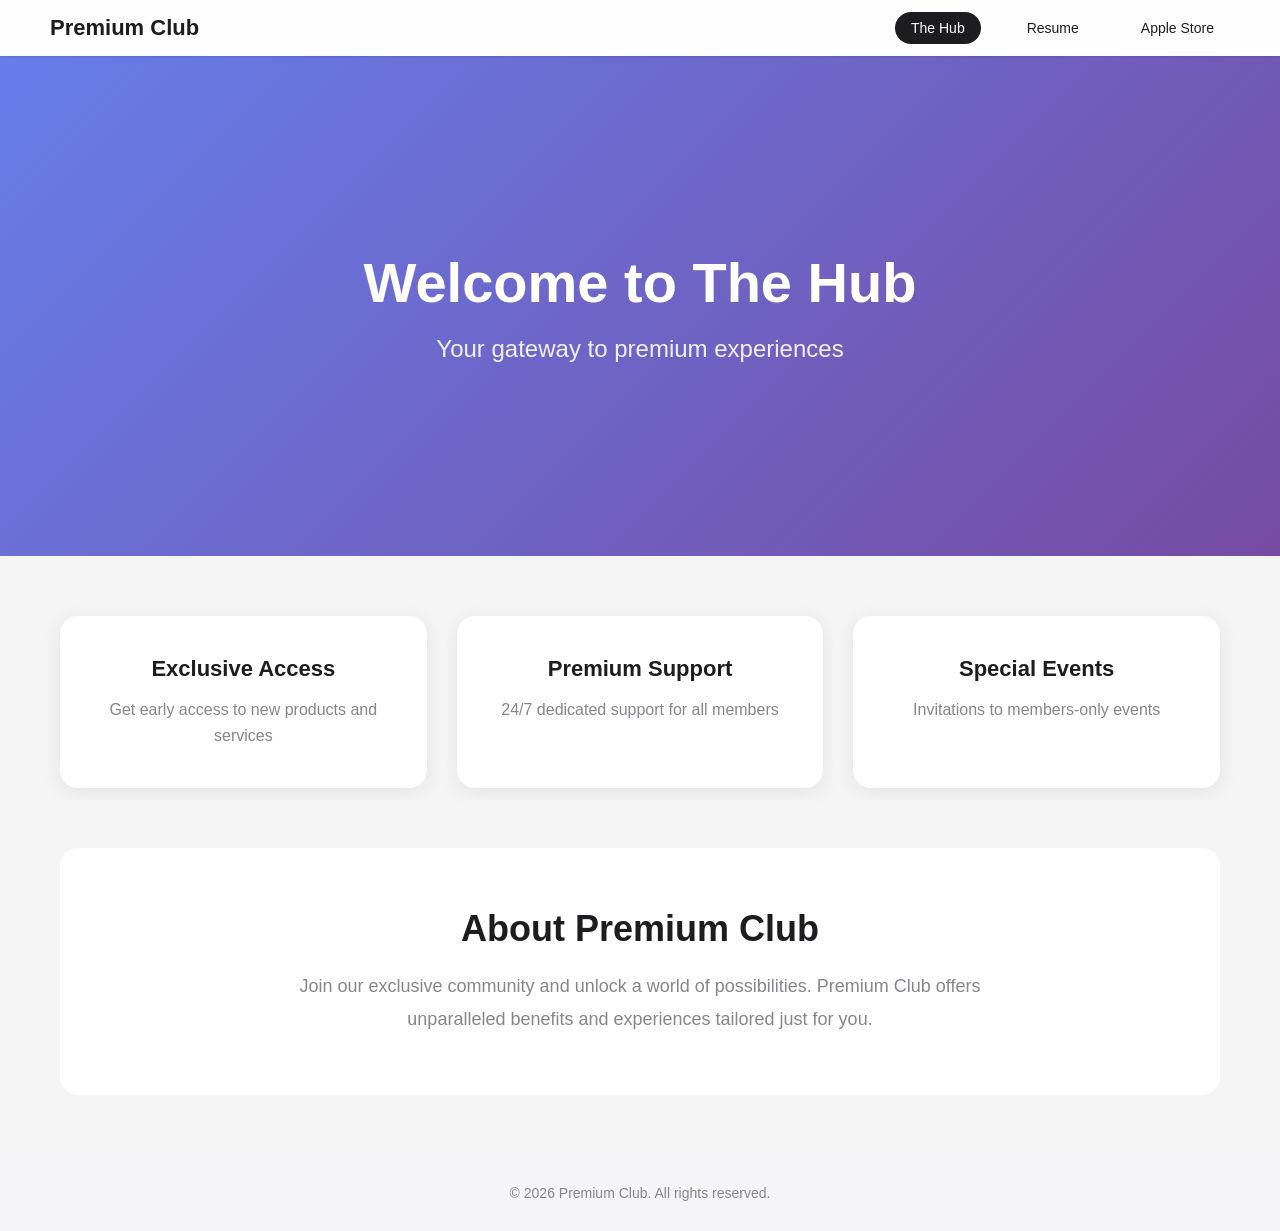
==== index.html @ a9245487 "Project 2: Premium Club Multi-Page Portal" ====
<!DOCTYPE html>
<html lang="en">
<head>
    <meta charset="UTF-8">
    <meta name="viewport" content="width=device-width, initial-scale=1.0">
    <title>The Hub | Premium Club</title>
    <link rel="stylesheet" href="style.css">
</head>
<body>
    <nav class="navbar">
        <div class="logo">Premium Club</div>
        <ul class="nav-links">
            <li><a href="index.html" class="active">The Hub</a></li>
            <li><a href="resume.html">Resume</a></li>
            <li><a href="store.html">Apple Store</a></li>
        </ul>
    </nav>

    <header class="hero">
        <div class="hero-content">
            <h1>Welcome to The Hub</h1>
            <p>Your gateway to premium experiences</p>
        </div>
    </header>

    <main class="main-content">
        <section class="features">
            <div class="feature-card">
                <h3>Exclusive Access</h3>
                <p>Get early access to new products and services</p>
            </div>
            <div class="feature-card">
                <h3>Premium Support</h3>
                <p>24/7 dedicated support for all members</p>
            </div>
            <div class="feature-card">
                <h3>Special Events</h3>
                <p>Invitations to members-only events</p>
            </div>
        </section>

        <section class="about">
            <h2>About Premium Club</h2>
            <p>Join our exclusive community and unlock a world of possibilities. Premium Club offers unparalleled benefits and experiences tailored just for you.</p>
        </section>
    </main>

    <footer>
        <p>&copy; 2026 Premium Club. All rights reserved.</p>
    </footer>
</body>
</html>
---- style.css ----
* {
    box-sizing: border-box;
    margin: 0;
    padding: 0;
}

body {
    font-family: -apple-system, BlinkMacSystemFont, 'Segoe UI', Roboto, Oxygen, Ubuntu, sans-serif;
    background-color: whitesmoke;
    color: #1d1d1f;
    min-height: 100vh;
    display: flex;
    flex-direction: column;
}

.navbar {
    display: flex;
    justify-content: space-between;
    align-items: center;
    padding: 15px 50px;
    background-color: rgba(255, 255, 255, 0.9);
    backdrop-filter: blur(10px);
    position: sticky;
    top: 0;
    z-index: 100;
    box-shadow: 0 1px 3px rgba(0, 0, 0, 0.1);
}

.logo {
    font-size: 22px;
    font-weight: 600;
    color: #1d1d1f;
}

.nav-links {
    display: flex;
    gap: 30px;
    list-style: none;
}

.nav-links a {
    color: #1d1d1f;
    text-decoration: none;
    font-size: 14px;
    padding: 8px 16px;
    border-radius: 20px;
    transition: background-color 0.3s ease, transform 0.3s ease;
}

.nav-links a:hover {
    background-color: #f5f5f7;
    transform: scale(1.05) translateY(-2px);
}

.nav-links a.active {
    background-color: #1d1d1f;
    color: white;
}

.hero {
    display: flex;
    justify-content: center;
    align-items: center;
    min-height: 500px;
    background: linear-gradient(135deg, #667eea 0%, #764ba2 100%);
    text-align: center;
    color: white;
}

.hero-content h1 {
    font-size: 56px;
    font-weight: 700;
    margin-bottom: 20px;
}

.hero-content p {
    font-size: 24px;
    opacity: 0.9;
}

.main-content {
    max-width: 1200px;
    margin: 0 auto;
    padding: 60px 20px;
    flex: 1;
}

.features {
    display: grid;
    grid-template-columns: repeat(3, 1fr);
    gap: 30px;
    margin-bottom: 60px;
}

.feature-card {
    background-color: white;
    padding: 40px;
    border-radius: 18px;
    text-align: center;
    box-shadow: 0 4px 20px rgba(0, 0, 0, 0.08);
    transition: transform 0.3s ease, box-shadow 0.3s ease;
}

.feature-card:hover {
    transform: scale(1.03) translateY(-5px);
    box-shadow: 0 8px 30px rgba(0, 0, 0, 0.12);
}

.feature-card h3 {
    font-size: 22px;
    margin-bottom: 15px;
    color: #1d1d1f;
}

.feature-card p {
    color: #86868b;
    line-height: 1.6;
}

.about {
    text-align: center;
    padding: 60px;
    background-color: white;
    border-radius: 18px;
}

.about h2 {
    font-size: 36px;
    margin-bottom: 20px;
}

.about p {
    font-size: 18px;
    color: #86868b;
    max-width: 700px;
    margin: 0 auto;
    line-height: 1.8;
}

.resume-container {
    max-width: 800px;
    margin: 40px auto;
    padding: 60px;
    background-color: white;
    border-radius: 18px;
    box-shadow: 0 4px 20px rgba(0, 0, 0, 0.08);
    flex: 1;
}

.resume-header {
    text-align: center;
    margin-bottom: 40px;
    padding-bottom: 30px;
    border-bottom: 2px solid #f5f5f7;
}

.resume-header h1 {
    font-size: 42px;
    margin-bottom: 10px;
}

.resume-header .subtitle {
    font-size: 20px;
    color: #667eea;
    margin-bottom: 15px;
}

.contact-info {
    display: flex;
    justify-content: center;
    gap: 15px;
    color: #86868b;
    font-size: 14px;
}

.resume-section {
    margin-bottom: 35px;
}

.resume-section h2 {
    font-size: 22px;
    color: #1d1d1f;
    margin-bottom: 20px;
    padding-bottom: 10px;
    border-bottom: 2px solid #667eea;
}

.resume-section p {
    color: #515154;
    line-height: 1.7;
}

.skills-grid {
    display: flex;
    flex-wrap: wrap;
    gap: 10px;
}

.skill-tag {
    background-color: #f5f5f7;
    padding: 8px 16px;
    border-radius: 20px;
    font-size: 14px;
    color: #1d1d1f;
    transition: background-color 0.3s ease, transform 0.3s ease;
}

.skill-tag:hover {
    background-color: #667eea;
    color: white;
    transform: scale(1.05) rotate(2deg);
}

.experience-item,
.education-item {
    margin-bottom: 25px;
}

.experience-item h3,
.education-item h3 {
    font-size: 18px;
    color: #1d1d1f;
    margin-bottom: 5px;
}

.company,
.school {
    color: #86868b;
    font-size: 14px;
    margin-bottom: 10px;
}

.experience-item ul {
    list-style-position: inside;
    color: #515154;
}

.experience-item li {
    margin-bottom: 5px;
    line-height: 1.6;
}

.store-hero {
    text-align: center;
    padding: 80px 20px;
    background: linear-gradient(135deg, #1d1d1f 0%, #434343 100%);
    color: white;
}

.store-hero h1 {
    font-size: 48px;
    margin-bottom: 15px;
}

.store-hero p {
    font-size: 20px;
    opacity: 0.8;
}

.store-container {
    max-width: 1200px;
    margin: 0 auto;
    padding: 60px 20px;
    flex: 1;
}

.products-grid {
    display: grid;
    grid-template-columns: repeat(3, 1fr);
    gap: 30px;
}

.product-card {
    background-color: white;
    border-radius: 18px;
    padding: 30px;
    text-align: center;
    box-shadow: 0 4px 20px rgba(0, 0, 0, 0.08);
    transition: transform 0.3s ease, box-shadow 0.3s ease;
}

.product-card:hover {
    transform: scale(1.02) translateY(-8px);
    box-shadow: 0 12px 40px rgba(0, 0, 0, 0.15);
}

.product-image {
    height: 180px;
    background: linear-gradient(135deg, #f5f5f7 0%, #e8e8ed 100%);
    border-radius: 12px;
    display: flex;
    justify-content: center;
    align-items: center;
    margin-bottom: 20px;
    font-size: 18px;
    color: #86868b;
}

.product-card h3 {
    font-size: 20px;
    margin-bottom: 10px;
    color: #1d1d1f;
}

.price {
    font-size: 18px;
    color: #1d1d1f;
    font-weight: 600;
    margin-bottom: 20px;
}

.buy-btn {
    background-color: #0071e3;
    color: white;
    border: none;
    padding: 12px 30px;
    border-radius: 25px;
    font-size: 14px;
    cursor: pointer;
    transition: background-color 0.3s ease, transform 0.3s ease;
}

.buy-btn:hover {
    background-color: #0077ed;
    transform: scale(1.05) translateY(-2px);
}

footer {
    text-align: center;
    padding: 30px;
    background-color: #f5f5f7;
    color: #86868b;
    font-size: 14px;
}

@media (max-width: 768px) {
    .navbar {
        flex-direction: column;
        gap: 15px;
        padding: 15px 20px;
    }

    .features,
    .products-grid {
        grid-template-columns: 1fr;
    }

    .hero-content h1 {
        font-size: 36px;
    }

    .resume-container {
        margin: 20px;
        padding: 30px;
    }

    .contact-info {
        flex-direction: column;
        gap: 5px;
    }

    .contact-info span:nth-child(2),
    .contact-info span:nth-child(4) {
        display: none;
    }
}
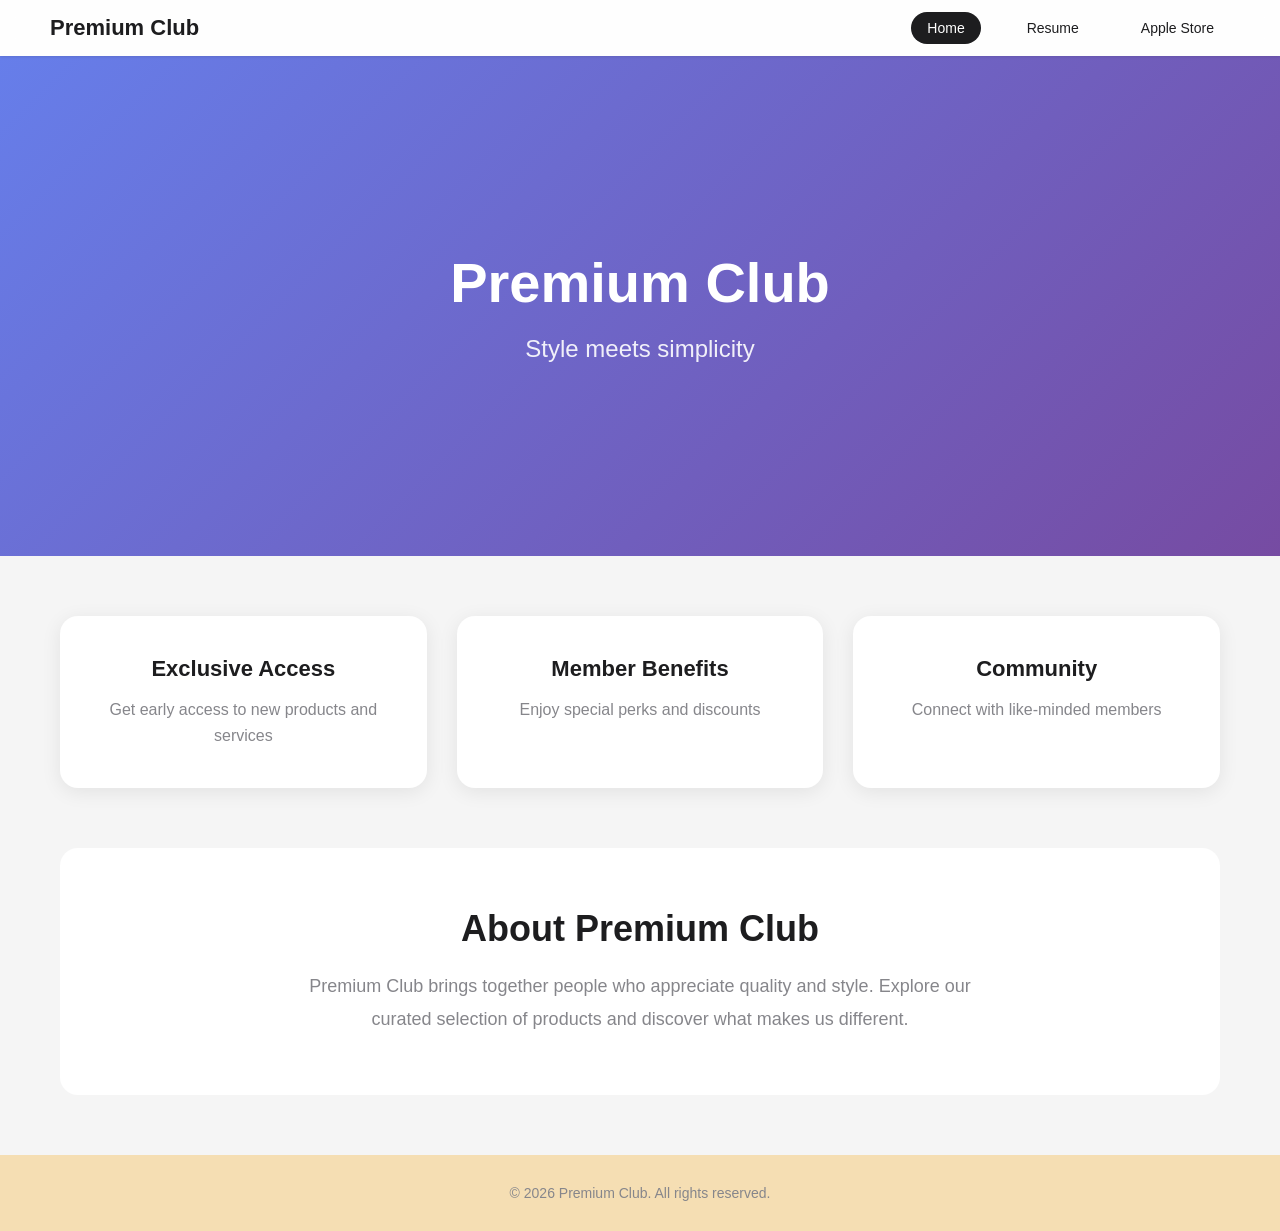
==== commit a9374097: "Update Project 2" ====
--- a/index.html
+++ b/index.html
@@ -3,23 +3,23 @@
 <head>
     <meta charset="UTF-8">
     <meta name="viewport" content="width=device-width, initial-scale=1.0">
-    <title>The Hub | Premium Club</title>
+    <title>Home | Premium Club</title>
     <link rel="stylesheet" href="style.css">
 </head>
 <body>
     <nav class="navbar">
         <div class="logo">Premium Club</div>
         <ul class="nav-links">
-            <li><a href="index.html" class="active">The Hub</a></li>
+            <li><a href="index.html" class="active">Home</a></li>
             <li><a href="resume.html">Resume</a></li>
-            <li><a href="store.html">Apple Store</a></li>
+            <li><a href="apple.html">Apple Store</a></li>
         </ul>
     </nav>
 
     <header class="hero">
         <div class="hero-content">
-            <h1>Welcome to The Hub</h1>
-            <p>Your gateway to premium experiences</p>
+            <h1>Premium Club</h1>
+            <p>Style meets simplicity</p>
         </div>
     </header>
 
@@ -30,18 +30,18 @@
                 <p>Get early access to new products and services</p>
             </div>
             <div class="feature-card">
-                <h3>Premium Support</h3>
-                <p>24/7 dedicated support for all members</p>
+                <h3>Member Benefits</h3>
+                <p>Enjoy special perks and discounts</p>
             </div>
             <div class="feature-card">
-                <h3>Special Events</h3>
-                <p>Invitations to members-only events</p>
+                <h3>Community</h3>
+                <p>Connect with like-minded members</p>
             </div>
         </section>
 
         <section class="about">
             <h2>About Premium Club</h2>
-            <p>Join our exclusive community and unlock a world of possibilities. Premium Club offers unparalleled benefits and experiences tailored just for you.</p>
+            <p>Premium Club brings together people who appreciate quality and style. Explore our curated selection of products and discover what makes us different.</p>
         </section>
     </main>
 
--- a/style.css
+++ b/style.css
@@ -48,7 +48,7 @@
 }
 
 .nav-links a:hover {
-    background-color: #f5f5f7;
+    background-color: wheat;
     transform: scale(1.05) translateY(-2px);
 }
 
@@ -197,7 +197,7 @@
 }
 
 .skill-tag {
-    background-color: #f5f5f7;
+    background-color: wheat;
     padding: 8px 16px;
     border-radius: 20px;
     font-size: 14px;
@@ -286,7 +286,7 @@
 
 .product-image {
     height: 180px;
-    background: linear-gradient(135deg, #f5f5f7 0%, #e8e8ed 100%);
+    background: linear-gradient(135deg, wheat 0%, #e8e8ed 100%);
     border-radius: 12px;
     display: flex;
     justify-content: center;
@@ -328,7 +328,7 @@
 footer {
     text-align: center;
     padding: 30px;
-    background-color: #f5f5f7;
+    background-color: wheat;
     color: #86868b;
     font-size: 14px;
 }
